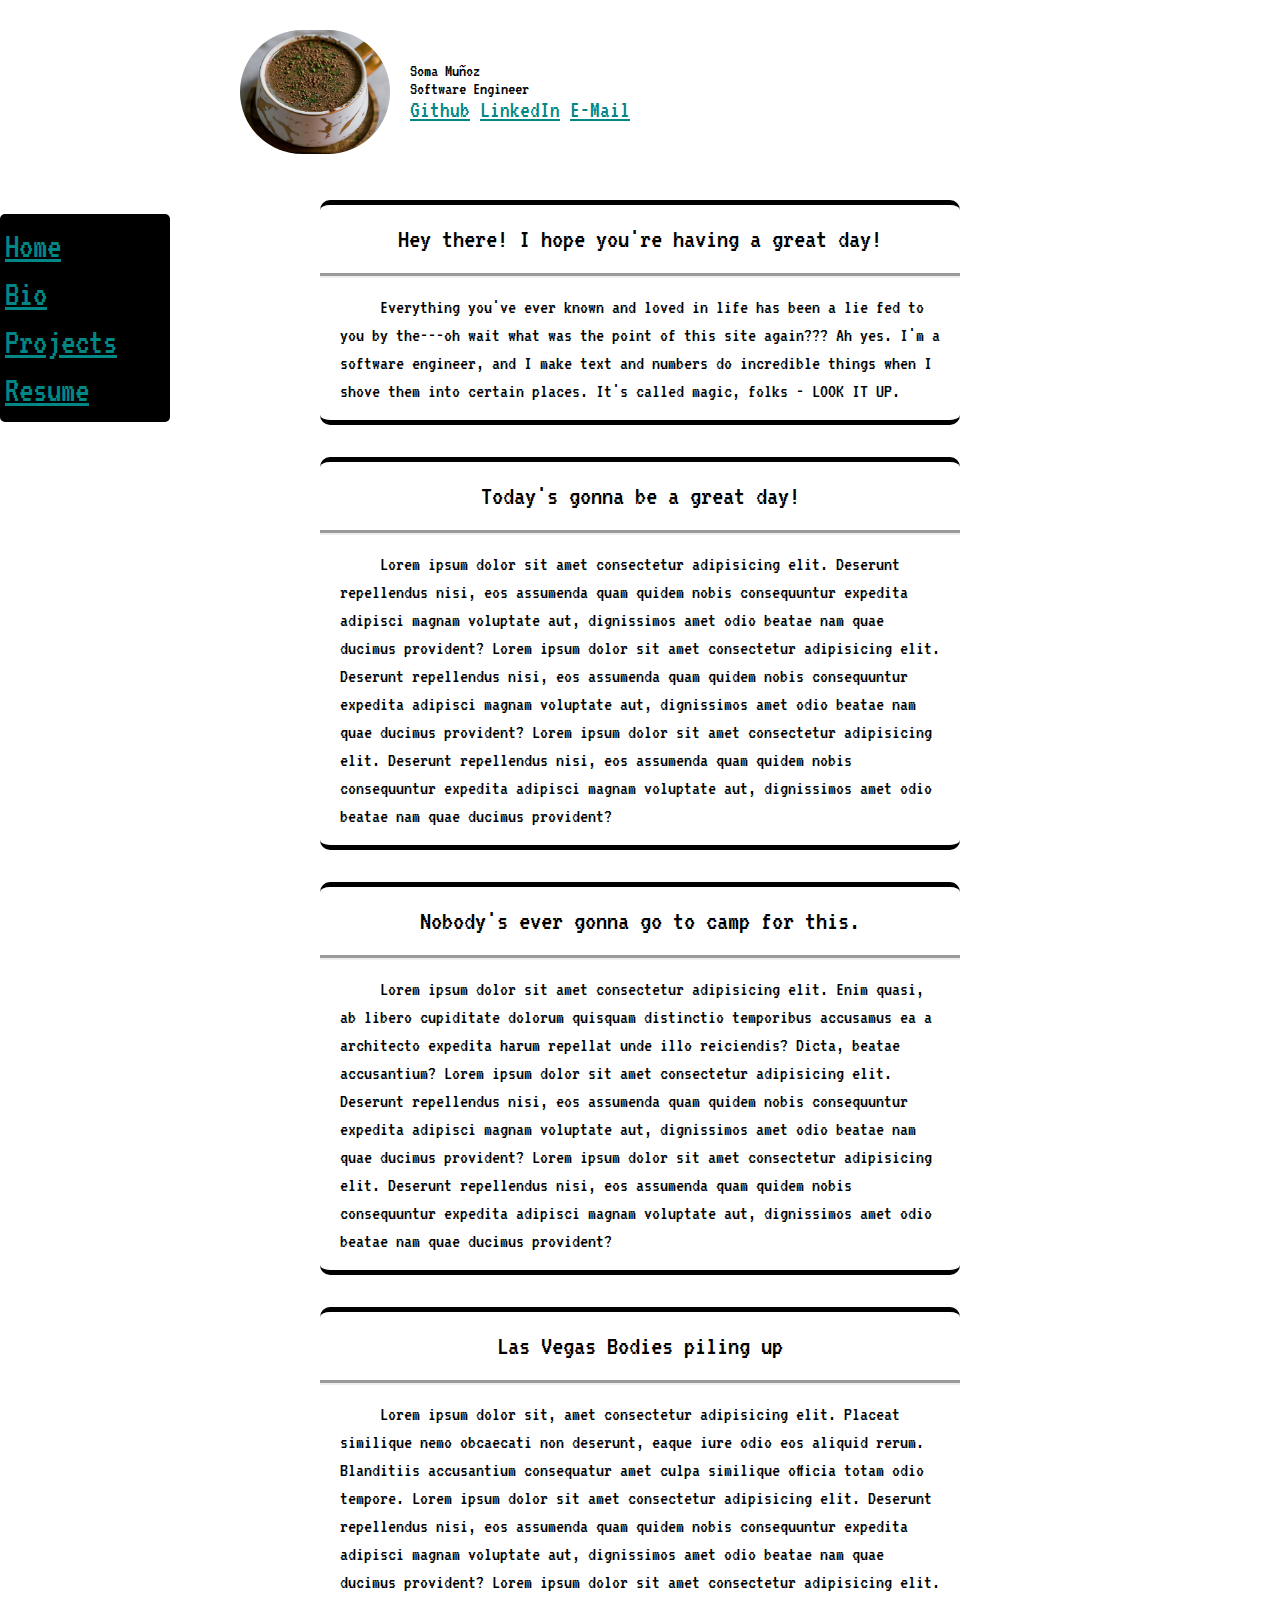
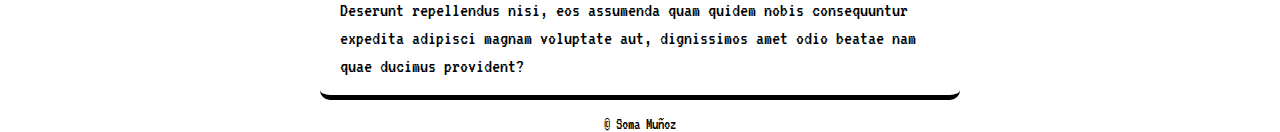
==== index.html @ eb6de341 "Website styles refined." ====
<!DOCTYPE html>
<html lang="en">
	<head>
		<meta charset="UTF-8" />
		<meta http-equiv="X-UA-Compatible" content="IE=edge" />
		<meta name="viewport" content="width=device-width, initial-scale=1.0" />
		<!-- Fonts we're gonna be using. -->
		<link rel="preconnect" href="https://fonts.googleapis.com" />
		<link rel="preconnect" href="https://fonts.gstatic.com" crossorigin />
		<link
			href="https://fonts.googleapis.com/css2?family=VT323&display=swap"
			rel="stylesheet"
		/>
		<!-- css style sheets -->
		<link rel="stylesheet" href="./css/reset.css" />
		<link rel="stylesheet" href="./css/style.css" />
		<!-- js scripts we might be running on this page -->
		<script defer src="./js/scripts.js"></script>
		<title>Soma Muñoz - Home Page</title>
	</head>
	<body>
		<!-- initial top-level stuff people will see -->
		<header>
			<div class="whoIsMe">
				<img
					class="profileIcon"
					src="./assets/XzaLvuO.jpg"
					alt="the face of someone you might be able to trust, but you're not sure yet!"
				/>
				<div class="myDetails">
					<h1>Soma Muñoz</h1>
					<h2>Software Engineer</h2>
					<div id="PAYATTENTIONTOME">
						<a href="https://github.com/StarlightStingray">Github</a>
						<a href="https://www.linkedin.com/in/soma-munoz-964552185/"
							>LinkedIn</a
						>
						<a href="mailto:somajstingray@gmail.com">E-Mail</a>
						<a href=""></a>
						<a href=""></a>
					</div>
				</div>
			</div>
			<!-- navigation bar for the website -->
			<nav>
				<a class="navLinks" href="./index.html">Home</a>
				<a class="navLinks" href="./bio.html">Bio</a>
				<a class="navLinks" href="./projects.html">Projects</a>
				<a class="navLinks" href="./resume.html">Resume</a>
				<!-- <a href="http://">Links</a> -->
			</nav>
		</header>
		<main>
			<article class="blogArticle">
				<h3>Hey there! I hope you're having a great day!</h3>
				<p class="blogText">
					Everything you've ever known and loved in life has been a lie fed to
					you by the---oh wait what was the point of this site again??? Ah yes.
					I'm a software engineer, and I make text and numbers do incredible
					things when I shove them into certain places. It's called magic, folks
					- LOOK IT UP.
				</p>
			</article>
			<article class="blogArticle">
				<h3>Today's gonna be a great day!</h3>
				<p class="blogText">
					Lorem ipsum dolor sit amet consectetur adipisicing elit. Deserunt
					repellendus nisi, eos assumenda quam quidem nobis consequuntur
					expedita adipisci magnam voluptate aut, dignissimos amet odio beatae
					nam quae ducimus provident? Lorem ipsum dolor sit amet consectetur
					adipisicing elit. Deserunt repellendus nisi, eos assumenda quam quidem
					nobis consequuntur expedita adipisci magnam voluptate aut, dignissimos
					amet odio beatae nam quae ducimus provident? Lorem ipsum dolor sit
					amet consectetur adipisicing elit. Deserunt repellendus nisi, eos
					assumenda quam quidem nobis consequuntur expedita adipisci magnam
					voluptate aut, dignissimos amet odio beatae nam quae ducimus
					provident?
				</p>
			</article>
			<article class="blogArticle">
				<h3>Nobody's ever gonna go to camp for this.</h3>
				<p class="blogText">
					Lorem ipsum dolor sit amet consectetur adipisicing elit. Enim quasi,
					ab libero cupiditate dolorum quisquam distinctio temporibus accusamus
					ea a architecto expedita harum repellat unde illo reiciendis? Dicta,
					beatae accusantium? Lorem ipsum dolor sit amet consectetur adipisicing
					elit. Deserunt repellendus nisi, eos assumenda quam quidem nobis
					consequuntur expedita adipisci magnam voluptate aut, dignissimos amet
					odio beatae nam quae ducimus provident? Lorem ipsum dolor sit amet
					consectetur adipisicing elit. Deserunt repellendus nisi, eos assumenda
					quam quidem nobis consequuntur expedita adipisci magnam voluptate aut,
					dignissimos amet odio beatae nam quae ducimus provident?
				</p>
			</article>
			<article class="blogArticle">
				<h3>Las Vegas Bodies piling up</h3>
				<p class="blogText">
					Lorem ipsum dolor sit, amet consectetur adipisicing elit. Placeat
					similique nemo obcaecati non deserunt, eaque iure odio eos aliquid
					rerum. Blanditiis accusantium consequatur amet culpa similique officia
					totam odio tempore. Lorem ipsum dolor sit amet consectetur adipisicing
					elit. Deserunt repellendus nisi, eos assumenda quam quidem nobis
					consequuntur expedita adipisci magnam voluptate aut, dignissimos amet
					odio beatae nam quae ducimus provident? Lorem ipsum dolor sit amet
					consectetur adipisicing elit. Deserunt repellendus nisi, eos assumenda
					quam quidem nobis consequuntur expedita adipisci magnam voluptate aut,
					dignissimos amet odio beatae nam quae ducimus provident?
				</p>
			</article>
			<footer class="itsTheFooter">&copy; Soma Muñoz</footer>
		</main>
	</body>
</html>
---- css/style.css ----
:root {
    --default-font-size: 20px;
}

@media (prefers-color-scheme: dark) {
    :root {
        --main-bg-color: #121212;
        --2nd-bg-color: #BB86FC33;
        --main-text-color: #FFFFFF;
        --2nd-text-color: #BB86FC;
        --main-link-color: #6200EE;
        --2nd-link-color: #03DAC6;
        --nav-bg-color: #03DAC6bb;
        --border-color: ;
        
    }
    /* Dark theme styles go here */
}

@media (prefers-color-scheme: light) {
    :root {
        --main-bg-color: #FFFFFF;
        --main-text-color: #000000;
        --main-link-color: #018786;
        --2nd-link-color: #03DAC6;
        --nav-bg-color: #000000;
    }
    /* Light theme styles go here */
}

/* ======== BODY GO SOLO BABY ======== */

body {
    background: var(--main-bg-color);
    color: var(--main-text-color);
    /* font-family: 'Segoe UI', Tahoma, Geneva, Verdana, sans-serif;
    overflow: scroll; */
    font-family: 'VT323',
    Arial,
    Helvetica,
    sans-serif;
}

/* ======== PICTURE/HEADER ======== */

header {
}

.whoIsMe {
    font-size: 36px;
    display: flex;
    flex-direction: row;
    align-items: center;
    justify-content: center;
    margin: 20px 0px 0px 0px;
}

.profileIcon {
    border-radius: 100px;
    max-width: 150px;
    margin: 0px 20px 0px 0px;
    /* grid-area: profileIcon; */
}

h1, h2 {

}

/* ======== DARK MODE BUTTON ========*/

.darkToggle {
    /* grid-area: darkToggle; */
}

/* ======== NAVIGATION LINKS ======== */

#PAYATTENTIONTOME {
    font-size: 24px;
    /* grid-area: PAYATTENTIONTOME; */
}

nav {
    font-size: 32px;
    background: var(--nav-bg-color);
    width: 100vw;
    display: flex;
    flex-direction: row;
    border-style: solid hidden solid hidden;
    border-width: 3px;
    border-radius: 5px;
    justify-content: space-around;
    padding: 12px;
    margin: 30px 0px 50px 0px;
}

a:link {
    color: var(--main-link-color);
}

a:visited {
    color: var(--main-link-color);
}

a: {

}

/* ======== ARTICLE STYLES ========*/


main {
    height: max-content;
    display: flex;
    flex-direction: column;
    align-items: center;
    justify-content: start;
    overflow: hidden;
}

.blogArticle {
    background: var(--2nd-bg-color);
    margin: 1rem;
    min-height: 10rem;
    overflow: hidden;
    min-width: 50vw;
    max-width: 80vw;
    margin: 1rem 0;
    border-style: solid hidden solid hidden;
    border-width: 3px;
    border-radius: 10px;
    /* grid-area: blogArticle; */
}

h3 {
    font-size: 28px;
    text-align: center;
    border-style: hidden hidden groove hidden;
    border-color: ;
    border-width: 5px;
    padding: 20px;
}


.blogText {
    text-indent: 40px;
    font-size: var(--default-font-size);
    line-height: calc(var(--default-font-size) + 8px);
    /* text-shadow: 0 0 1px #232323; */
    margin: 15px 20px;
}

footer {
}

.itsTheFooter {
    /* grid-area: itsTheFooter; */
}

/* ========= DESKTOP STYLE ========*/

@media screen and (min-width:768px) {
    .whoIsMe {
        max-width: 90vh;
        font-size: 18px;
        flex-direction: row;
        flex-wrap: wrap;
        justify-content: center;
        margin: 30px;
    }
    
    .profileIcon {
        border-radius: 100px;
        max-width: 150px;
        /* grid-area: profileIcon; */
    }
    nav {
        font-size: 36px;
        background: var(--nav-bg-color);
        min-width: 10rem;
        max-width: 10rem;
        flex-direction: column;
        justify-content: space-around;
        padding: 5px;
        margin-bottom: 40px;
        position: absolute;
        float: left;
    }

    .navLinks {
        margin: 6px 0px;
    }

    .blogArticle {
        max-width: 50vw;
        border-style: solid hidden solid hidden;
        border-width: 5px;
        border-radius: 10px;
        /* grid-area: blogArticle; */
    }
}
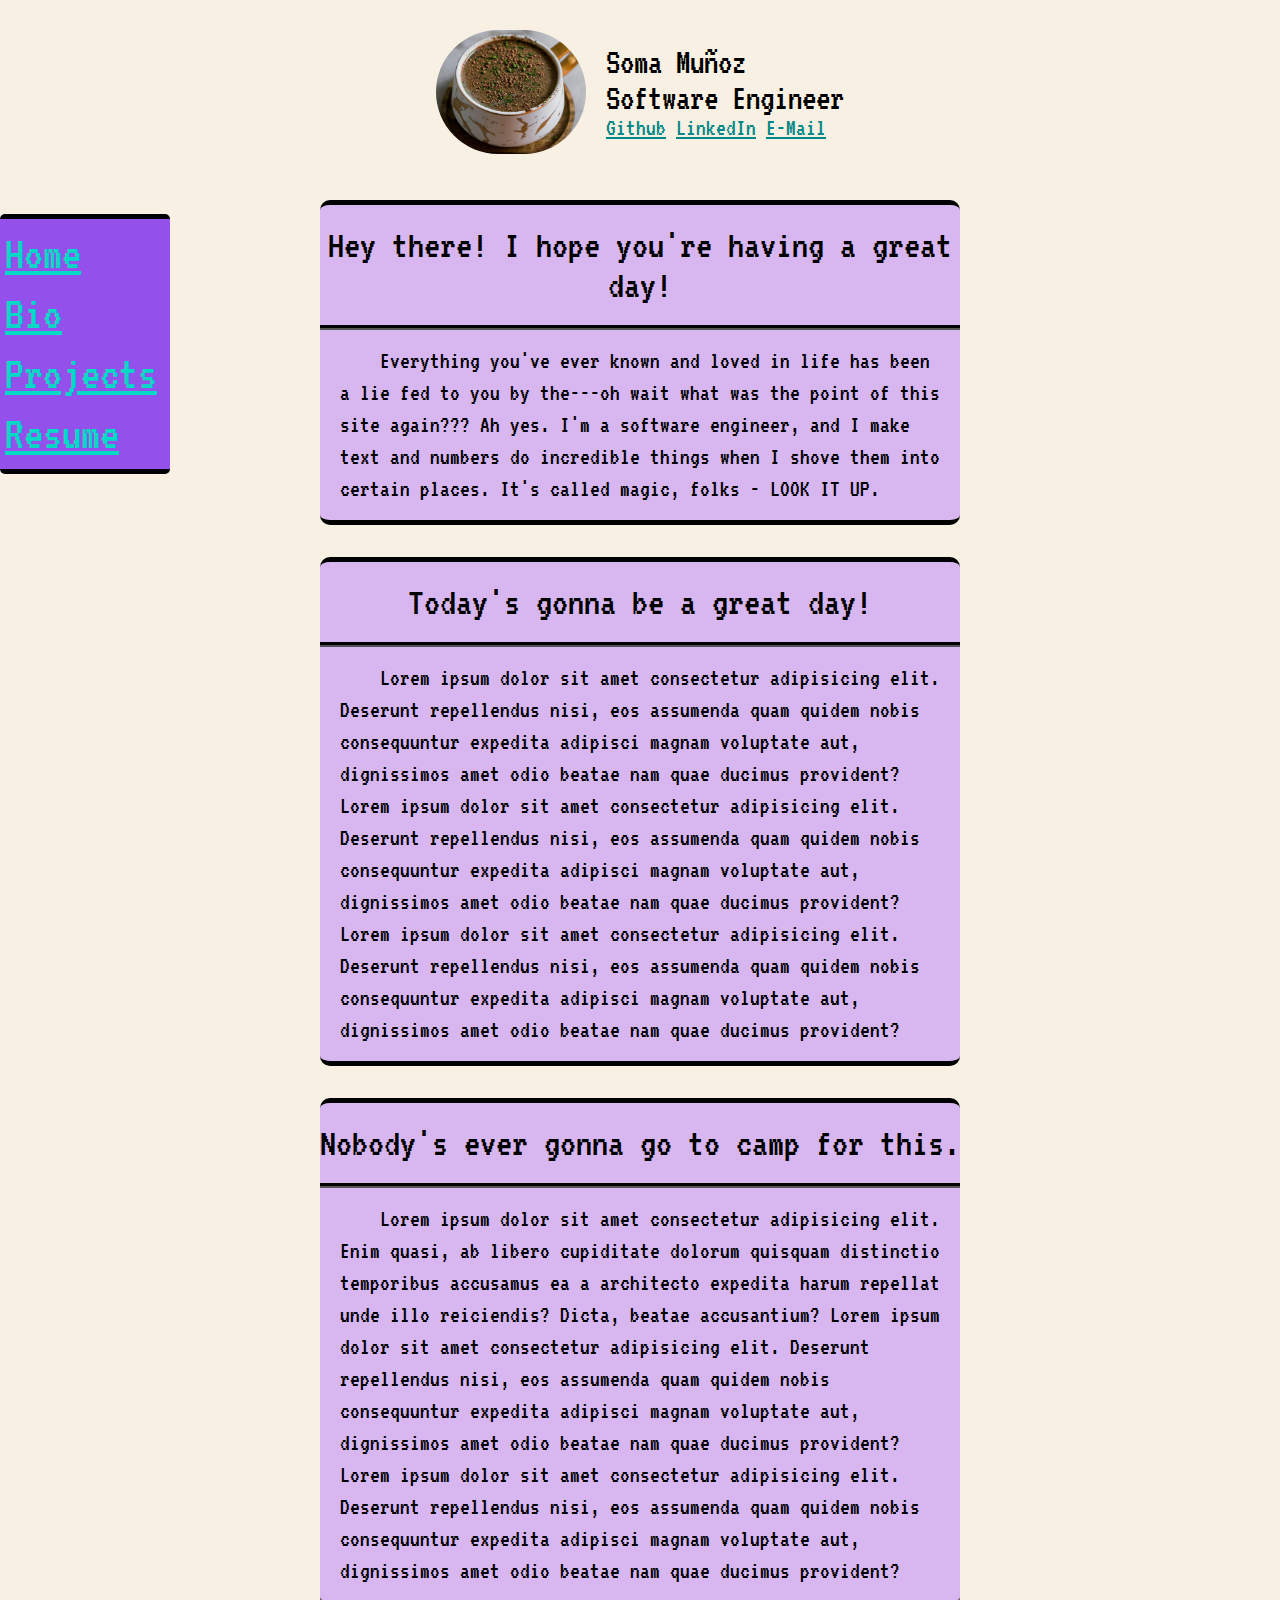
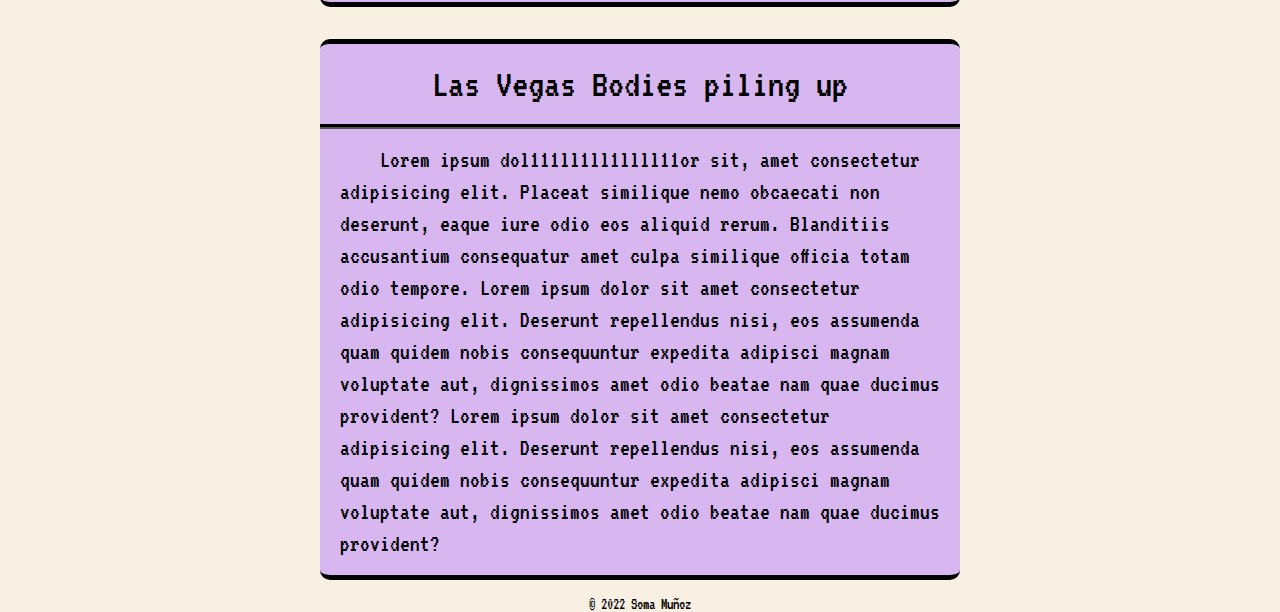
==== commit c7156ee4: "CSS in near-finished state." ====
--- a/index.html
+++ b/index.html
@@ -95,19 +95,20 @@
 			<article class="blogArticle">
 				<h3>Las Vegas Bodies piling up</h3>
 				<p class="blogText">
-					Lorem ipsum dolor sit, amet consectetur adipisicing elit. Placeat
-					similique nemo obcaecati non deserunt, eaque iure odio eos aliquid
-					rerum. Blanditiis accusantium consequatur amet culpa similique officia
-					totam odio tempore. Lorem ipsum dolor sit amet consectetur adipisicing
-					elit. Deserunt repellendus nisi, eos assumenda quam quidem nobis
-					consequuntur expedita adipisci magnam voluptate aut, dignissimos amet
-					odio beatae nam quae ducimus provident? Lorem ipsum dolor sit amet
+					Lorem ipsum dol111ll1ll1llll11or sit, amet consectetur adipisicing
+					elit. Placeat similique nemo obcaecati non deserunt, eaque iure odio
+					eos aliquid rerum. Blanditiis accusantium consequatur amet culpa
+					similique officia totam odio tempore. Lorem ipsum dolor sit amet
 					consectetur adipisicing elit. Deserunt repellendus nisi, eos assumenda
 					quam quidem nobis consequuntur expedita adipisci magnam voluptate aut,
-					dignissimos amet odio beatae nam quae ducimus provident?
+					dignissimos amet odio beatae nam quae ducimus provident? Lorem ipsum
+					dolor sit amet consectetur adipisicing elit. Deserunt repellendus
+					nisi, eos assumenda quam quidem nobis consequuntur expedita adipisci
+					magnam voluptate aut, dignissimos amet odio beatae nam quae ducimus
+					provident?
 				</p>
 			</article>
-			<footer class="itsTheFooter">&copy; Soma Muñoz</footer>
+			<footer class="itsTheFooter">&copy; 2022 Soma Muñoz</footer>
 		</main>
 	</body>
 </html>
--- a/css/style.css
+++ b/css/style.css
@@ -1,5 +1,5 @@
 :root {
-    --default-font-size: 20px;
+    --default-font-size: 1.5rem;
 }
 
 @media (prefers-color-scheme: dark) {
@@ -9,9 +9,9 @@
         --main-text-color: #FFFFFF;
         --2nd-text-color: #BB86FC;
         --main-link-color: #6200EE;
-        --2nd-link-color: #03DAC6;
-        --nav-bg-color: #03DAC6bb;
-        --border-color: ;
+        --2nd-link-color: #6200EE;
+        --nav-bg-color: #03DAC6cc;
+        --main-border-color: #FFFFFF;
         
     }
     /* Dark theme styles go here */
@@ -19,11 +19,14 @@
 
 @media (prefers-color-scheme: light) {
     :root {
-        --main-bg-color: #FFFFFF;
+        --main-bg-color: #F8F0E3;
+        --2nd-bg-color: #BB86FC88;
         --main-text-color: #000000;
-        --main-link-color: #018786;
-        --2nd-link-color: #03DAC6;
-        --nav-bg-color: #000000;
+        --2nd-text-color: #BB86FC;
+        --main-link-color: #03DAC6;
+        --2nd-link-color: #018786;
+        --nav-bg-color: #6200EEaa;
+        --main-border-color: #000000;
     }
     /* Light theme styles go here */
 }
@@ -80,12 +83,13 @@
 }
 
 nav {
-    font-size: 32px;
+    font-size: 2.5rem;
     background: var(--nav-bg-color);
     width: 100vw;
     display: flex;
     flex-direction: row;
     border-style: solid hidden solid hidden;
+    border-color: var(--main-border-color);
     border-width: 3px;
     border-radius: 5px;
     justify-content: space-around;
@@ -101,8 +105,8 @@
     color: var(--main-link-color);
 }
 
-a: {
-
+#PAYATTENTIONTOME a {
+    color: var(--2nd-link-color);
 }
 
 /* ======== ARTICLE STYLES ========*/
@@ -122,22 +126,22 @@
     margin: 1rem;
     min-height: 10rem;
     overflow: hidden;
-    min-width: 50vw;
     max-width: 80vw;
     margin: 1rem 0;
     border-style: solid hidden solid hidden;
+    border-color: var(--main-border-color);
     border-width: 3px;
     border-radius: 10px;
     /* grid-area: blogArticle; */
 }
 
 h3 {
-    font-size: 28px;
+    font-size: 2.5rem;
     text-align: center;
     border-style: hidden hidden groove hidden;
-    border-color: ;
+    border-color: var(--main-border-color);
     border-width: 5px;
-    padding: 20px;
+    padding: 20px 0px;
 }
 
 
@@ -160,8 +164,6 @@
 
 @media screen and (min-width:768px) {
     .whoIsMe {
-        max-width: 90vh;
-        font-size: 18px;
         flex-direction: row;
         flex-wrap: wrap;
         justify-content: center;
@@ -174,13 +176,14 @@
         /* grid-area: profileIcon; */
     }
     nav {
-        font-size: 36px;
+        font-size: 3rem;
         background: var(--nav-bg-color);
         min-width: 10rem;
         max-width: 10rem;
         flex-direction: column;
         justify-content: space-around;
         padding: 5px;
+        border-width: 5px;
         margin-bottom: 40px;
         position: absolute;
         float: left;
@@ -193,6 +196,7 @@
     .blogArticle {
         max-width: 50vw;
         border-style: solid hidden solid hidden;
+        justify-content: center;
         border-width: 5px;
         border-radius: 10px;
         /* grid-area: blogArticle; */
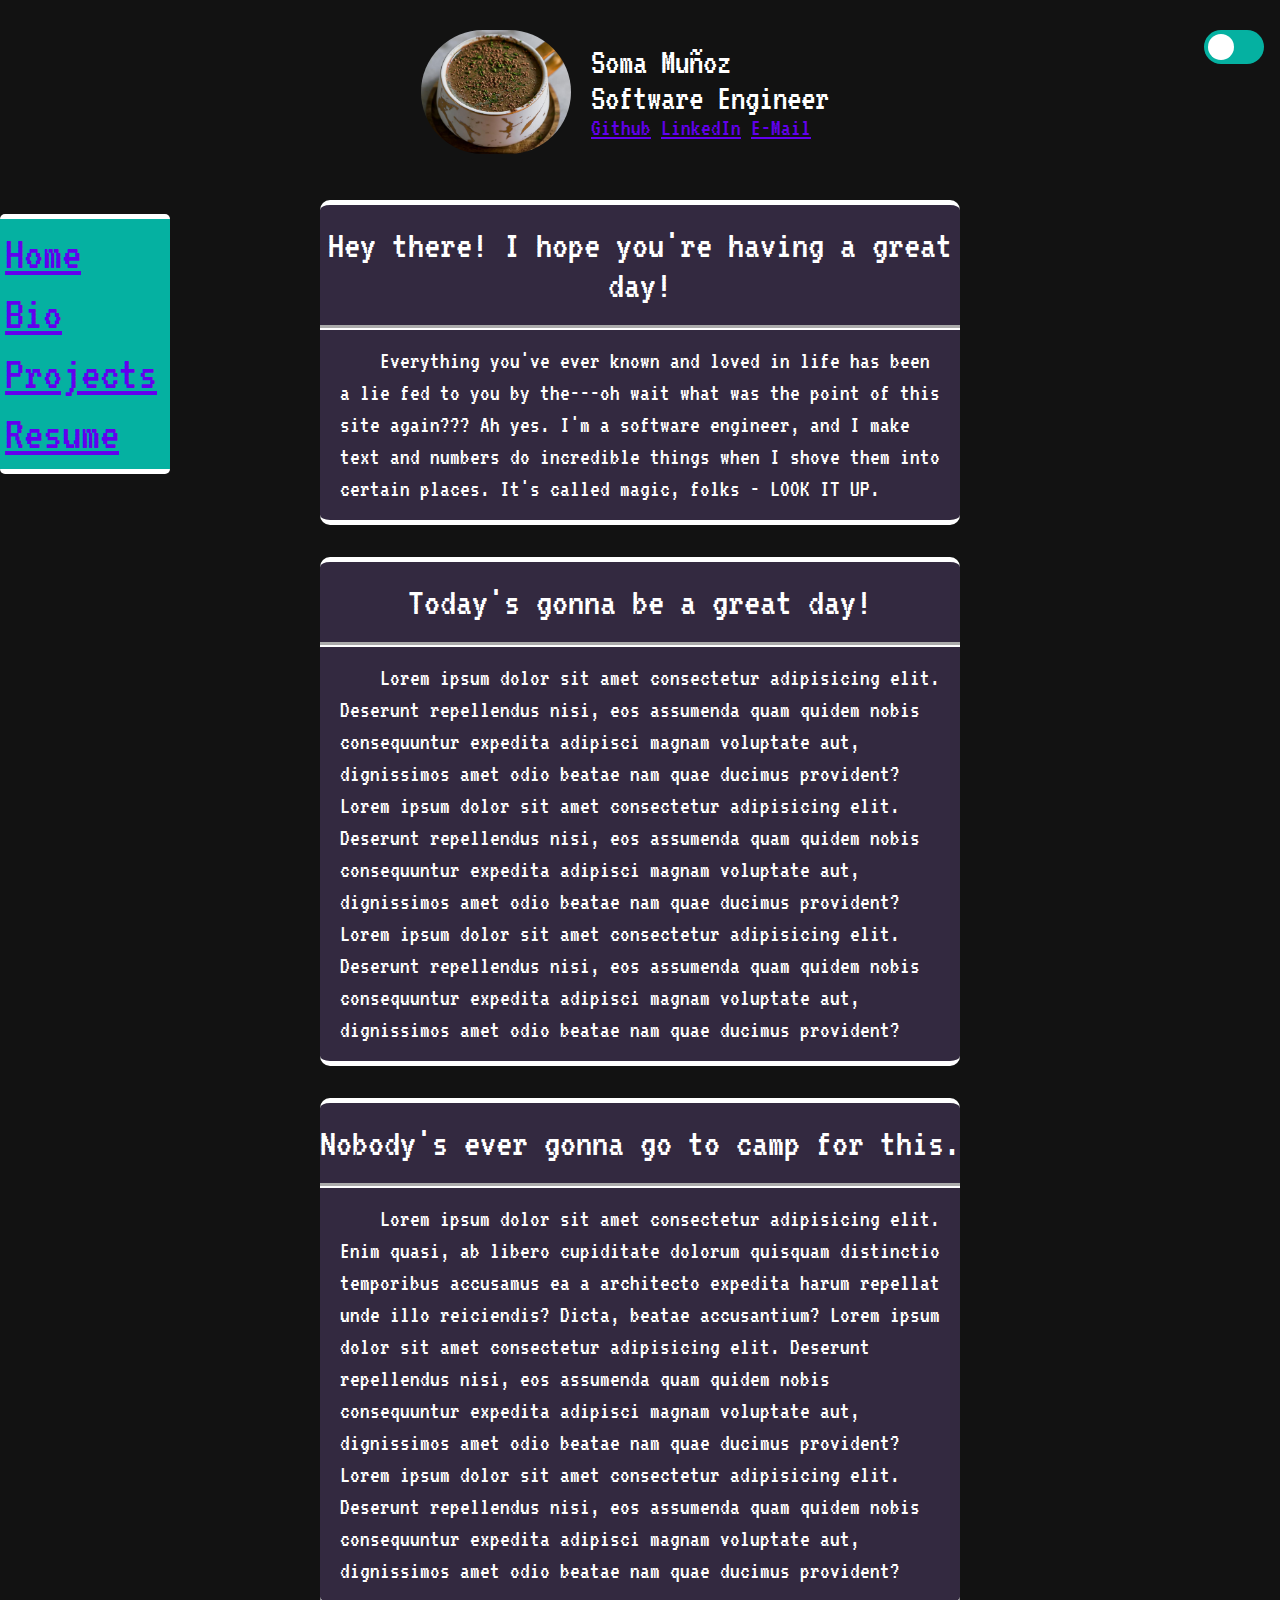
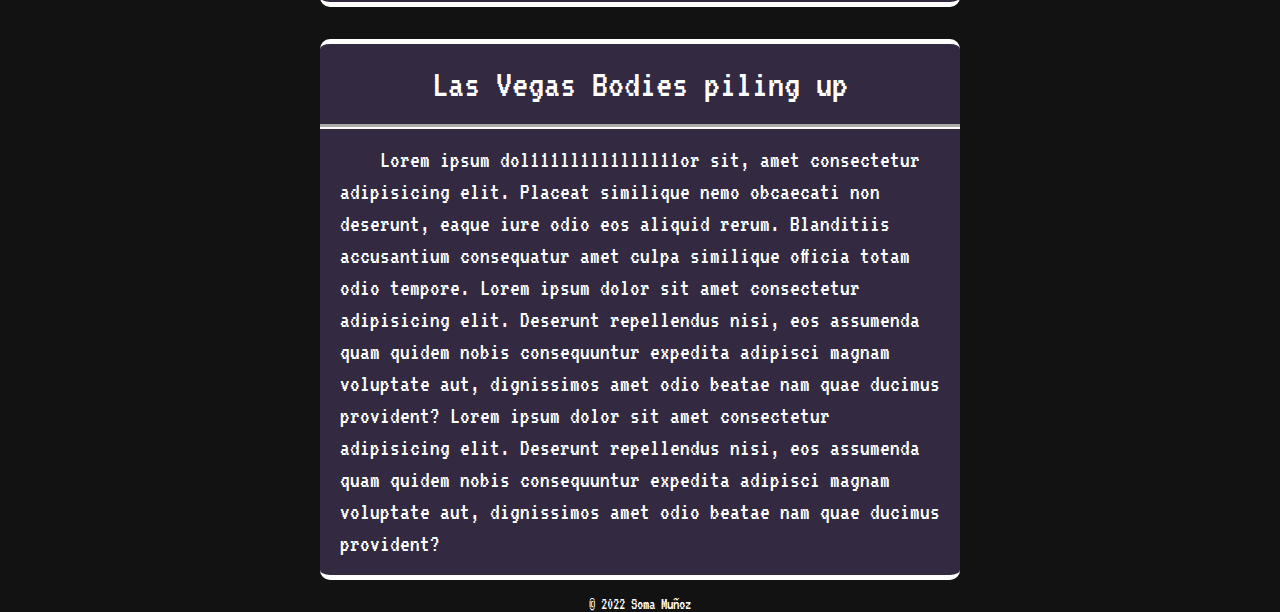
==== commit 1b4ce32f: "Dark and Light Mode Toggle Switch added" ====
--- a/index.html
+++ b/index.html
@@ -19,7 +19,11 @@
 		<title>Soma Muñoz - Home Page</title>
 	</head>
 	<body>
-		<!-- initial top-level stuff people will see -->
+		<!-- initial top-level stuff people will see -->	
+		<label class="switch">
+			<input class="modeSwitch" type="checkbox" onClick="toggleDarkMode()" />
+			<span class="slider round"></span>
+		</label>
 		<header>
 			<div class="whoIsMe">
 				<img
--- a/css/style.css
+++ b/css/style.css
@@ -2,8 +2,20 @@
     --default-font-size: 1.5rem;
 }
 
-@media (prefers-color-scheme: dark) {
-    :root {
+/* Dark Mode is the assumed default. Styles for it go here */
+:root, :root.dark {
+    --main-bg-color: #121212;
+    --2nd-bg-color: #BB86FC33;
+    --main-text-color: #FFFFFF;
+    --2nd-text-color: #BB86FC;
+    --main-link-color: #6200EE;
+    --2nd-link-color: #6200EE;
+    --nav-bg-color: #03DAC6cc;
+    --main-border-color: #FFFFFF;
+}
+
+/* @media (prefers-color-scheme: dark) {
+    :root.dark {
         --main-bg-color: #121212;
         --2nd-bg-color: #BB86FC33;
         --main-text-color: #FFFFFF;
@@ -12,13 +24,11 @@
         --2nd-link-color: #6200EE;
         --nav-bg-color: #03DAC6cc;
         --main-border-color: #FFFFFF;
-        
-    }
-    /* Dark theme styles go here */
-}
+    }
+} */
 
 @media (prefers-color-scheme: light) {
-    :root {
+    :root.light {
         --main-bg-color: #F8F0E3;
         --2nd-bg-color: #BB86FC88;
         --main-text-color: #000000;
@@ -29,6 +39,73 @@
         --main-border-color: #000000;
     }
     /* Light theme styles go here */
+}
+
+/* ======== Dark/Light Mode Toggle Button ========*/
+
+/* The switch - the box around the slider */
+.switch {
+    position: relative;
+    float: right;
+    width: 60px;
+    height: 34px;
+    margin-left: -1rem;
+    margin-right: 1rem;
+}
+
+/* Hide default HTML checkbox */
+.switch input {
+    opacity: 0;
+    width: 0;
+    height: 0;
+}
+
+/* The slider */
+.slider {
+    position: absolute;
+    cursor: pointer;
+    top: 0;
+    left: 0;
+    right: 0;
+    bottom: 0;
+    background-color: var(--nav-bg-color);
+    -webkit-transition: .4s;
+    transition: .4s;
+}
+
+.slider:before {
+    position: absolute;
+    content: "";
+    height: 26px;
+    width: 26px;
+    left: 4px;
+    bottom: 4px;
+    background-color: white;
+    -webkit-transition: .4s;
+    transition: .4s;
+}
+
+input:checked+.slider {
+    background-color: var(--nav-bg-color);
+}
+
+input:focus+.slider {
+    box-shadow: 0 0 1px var(--nav-bg-color);
+}
+
+input:checked+.slider:before {
+    -webkit-transform: translateX(26px);
+    -ms-transform: translateX(26px);
+    transform: translateX(26px);
+}
+
+/* Rounded sliders */
+.slider.round {
+    border-radius: 34px;
+}
+
+.slider.round:before {
+    border-radius: 50%;
 }
 
 /* ======== BODY GO SOLO BABY ======== */
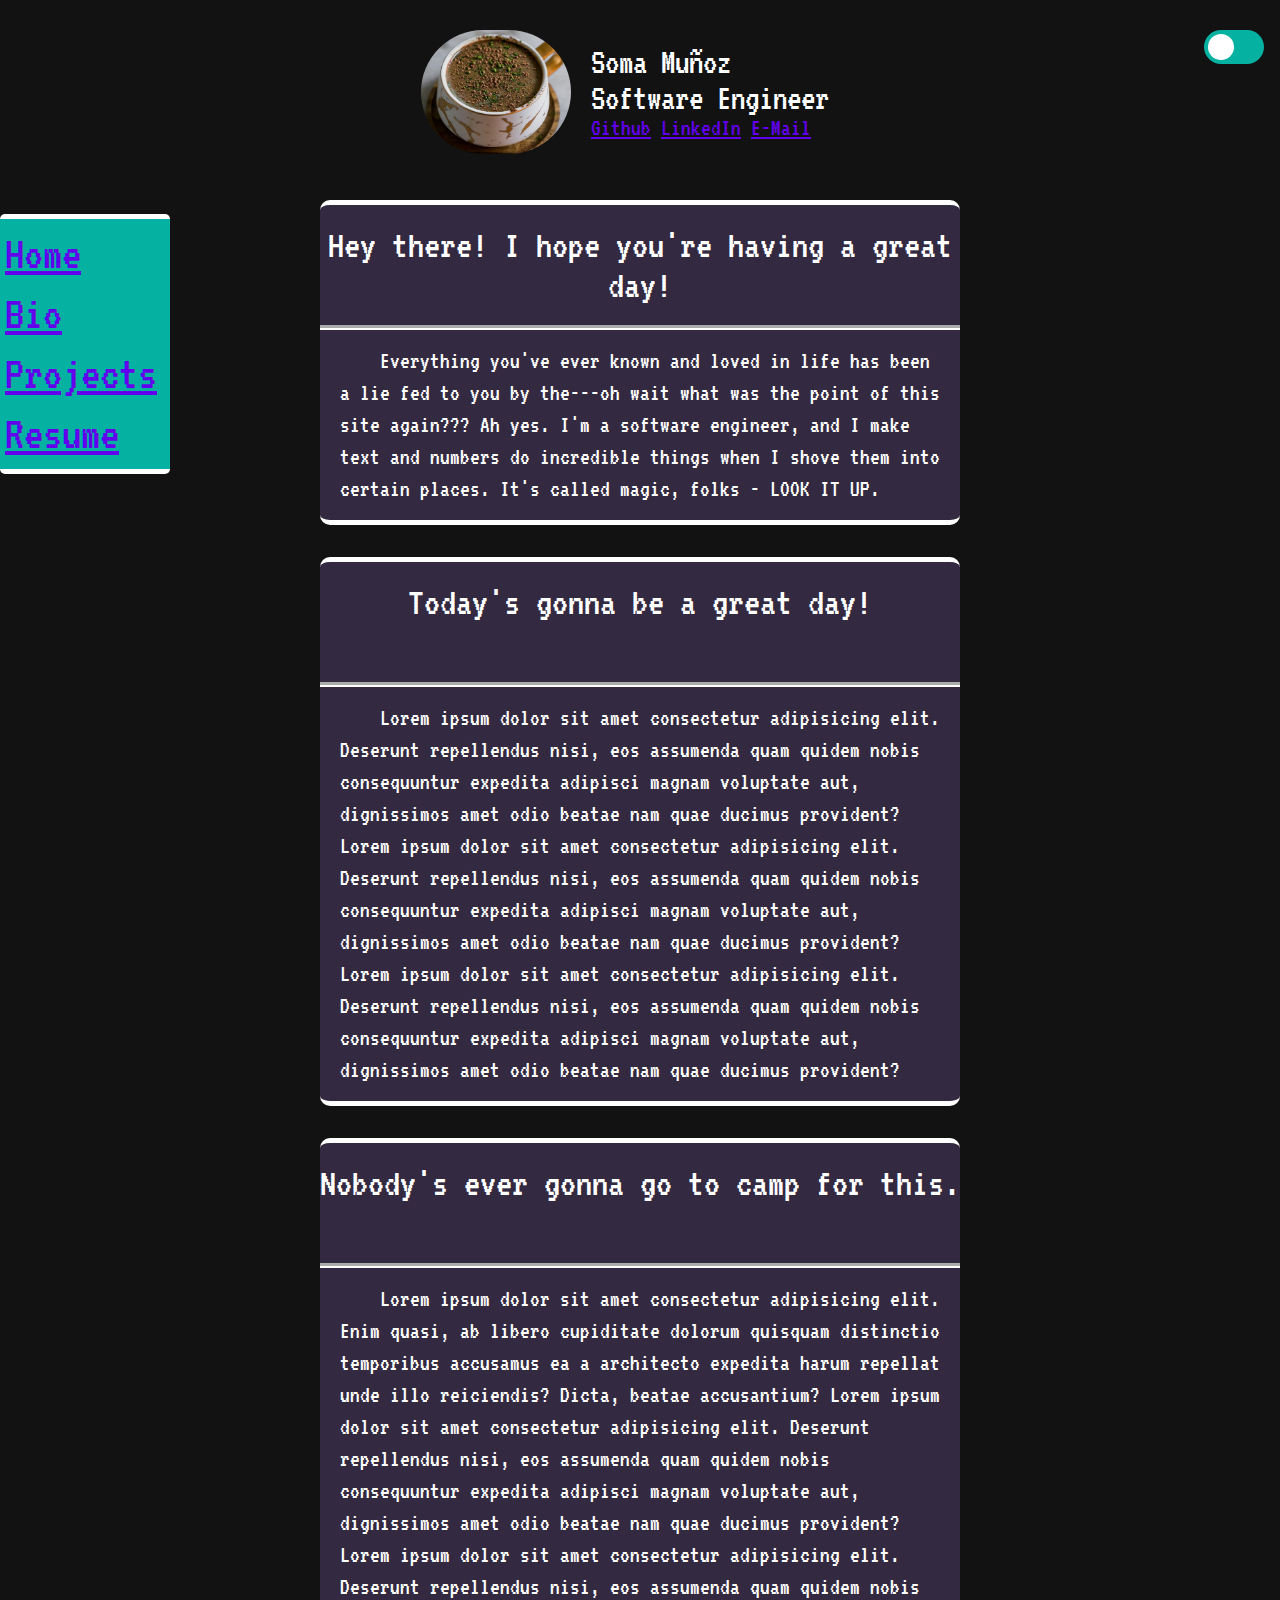
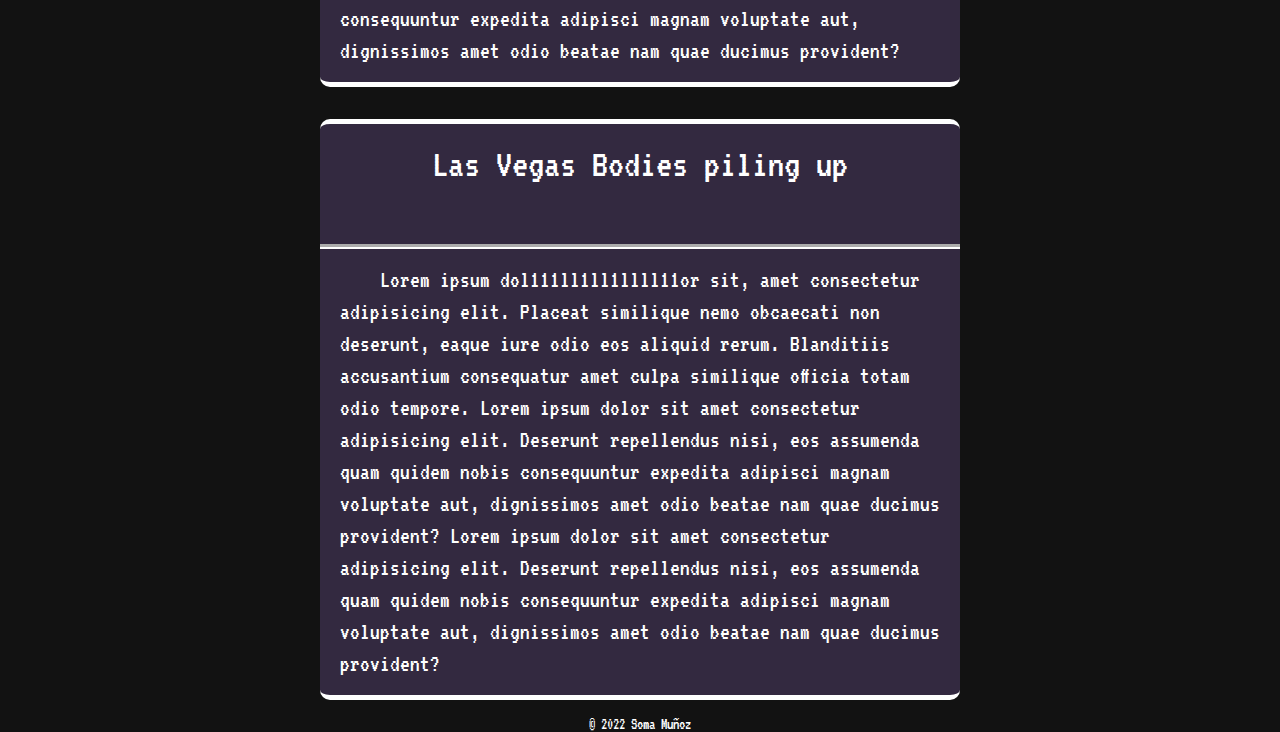
==== commit fe3ccc49: "Projects page now has a js carousel" ====
--- a/index.html
+++ b/index.html
@@ -19,10 +19,10 @@
 		<title>Soma Muñoz - Home Page</title>
 	</head>
 	<body>
-		<!-- initial top-level stuff people will see -->	
+		<!-- initial top-level stuff people will see -->
 		<label class="switch">
 			<input class="modeSwitch" type="checkbox" onClick="toggleDarkMode()" />
-			<span class="slider round"></span>
+			<span class="clicker round"></span>
 		</label>
 		<header>
 			<div class="whoIsMe">
@@ -51,7 +51,6 @@
 				<a class="navLinks" href="./bio.html">Bio</a>
 				<a class="navLinks" href="./projects.html">Projects</a>
 				<a class="navLinks" href="./resume.html">Resume</a>
-				<!-- <a href="http://">Links</a> -->
 			</nav>
 		</header>
 		<main>
@@ -68,7 +67,7 @@
 			<article class="blogArticle">
 				<h3>Today's gonna be a great day!</h3>
 				<p class="blogText">
-					Lorem ipsum dolor sit amet consectetur adipisicing elit. Deserunt
+			Lorem ipsum dolor sit amet consectetur adipisicing elit. Deserunt
 					repellendus nisi, eos assumenda quam quidem nobis consequuntur
 					expedita adipisci magnam voluptate aut, dignissimos amet odio beatae
 					nam quae ducimus provident? Lorem ipsum dolor sit amet consectetur
@@ -78,7 +77,7 @@
 					amet consectetur adipisicing elit. Deserunt repellendus nisi, eos
 					assumenda quam quidem nobis consequuntur expedita adipisci magnam
 					voluptate aut, dignissimos amet odio beatae nam quae ducimus
-					provident?
+					provident?		
 				</p>
 			</article>
 			<article class="blogArticle">
--- a/css/style.css
+++ b/css/style.css
@@ -61,7 +61,7 @@
 }
 
 /* The slider */
-.slider {
+.clicker {
     position: absolute;
     cursor: pointer;
     top: 0;
@@ -73,7 +73,7 @@
     transition: .4s;
 }
 
-.slider:before {
+.clicker:before {
     position: absolute;
     content: "";
     height: 26px;
@@ -85,30 +85,42 @@
     transition: .4s;
 }
 
-input:checked+.slider {
+input:checked+.clicker {
     background-color: var(--nav-bg-color);
 }
 
-input:focus+.slider {
+input:focus+.clicker {
     box-shadow: 0 0 1px var(--nav-bg-color);
 }
 
-input:checked+.slider:before {
+input:checked+.clicker:before {
     -webkit-transform: translateX(26px);
     -ms-transform: translateX(26px);
     transform: translateX(26px);
 }
 
 /* Rounded sliders */
-.slider.round {
+.clicker.round {
     border-radius: 34px;
 }
 
-.slider.round:before {
+.clicker.round:before {
     border-radius: 50%;
 }
 
-/* ======== BODY GO SOLO BABY ======== */
+/* ======== THE BIG BOIS THREE ======== */
+
+/* html {
+    min-height: 1080px;
+} */
+
+main {
+    display: flex;
+    flex-direction: column;
+    align-items: center;
+    justify-content: start;
+    overflow: hidden;
+}
 
 body {
     background: var(--main-bg-color);
@@ -119,12 +131,10 @@
     Arial,
     Helvetica,
     sans-serif;
+    
 }
 
 /* ======== PICTURE/HEADER ======== */
-
-header {
-}
 
 .whoIsMe {
     font-size: 36px;
@@ -142,21 +152,14 @@
     /* grid-area: profileIcon; */
 }
 
-h1, h2 {
-
-}
-
-/* ======== DARK MODE BUTTON ========*/
-
-.darkToggle {
-    /* grid-area: darkToggle; */
-}
-
 /* ======== NAVIGATION LINKS ======== */
 
 #PAYATTENTIONTOME {
     font-size: 24px;
-    /* grid-area: PAYATTENTIONTOME; */
+}
+
+#PAYATTENTIONTOME a {
+    color: var(--2nd-link-color);
 }
 
 nav {
@@ -182,21 +185,8 @@
     color: var(--main-link-color);
 }
 
-#PAYATTENTIONTOME a {
-    color: var(--2nd-link-color);
-}
-
 /* ======== ARTICLE STYLES ========*/
 
-
-main {
-    height: max-content;
-    display: flex;
-    flex-direction: column;
-    align-items: center;
-    justify-content: start;
-    overflow: hidden;
-}
 
 .blogArticle {
     background: var(--2nd-bg-color);
@@ -209,10 +199,10 @@
     border-color: var(--main-border-color);
     border-width: 3px;
     border-radius: 10px;
-    /* grid-area: blogArticle; */
 }
 
 h3 {
+    min-height: 80px;
     font-size: 2.5rem;
     text-align: center;
     border-style: hidden hidden groove hidden;
@@ -230,11 +220,81 @@
     margin: 15px 20px;
 }
 
-footer {
-}
-
-.itsTheFooter {
-    /* grid-area: itsTheFooter; */
+/* ========= PROJECTS PAGE CAROUSEL ======== */
+
+.slider {
+    width: 80vw;
+    min-height: 500px;
+    overflow: hidden;
+    position: relative;
+    background: var(--2nd-bg-color);
+    margin: 1rem;
+    margin: 1rem 0;
+    border-style: solid hidden solid hidden;
+    border-color: var(--main-border-color);
+    border-width: 3px;
+    border-radius: 10px;
+}
+
+.slider .slider-item {
+    width: 100%;
+    display: none;
+    position: absolute;
+    transition: transform 400ms;
+}
+
+.slider .slider-item.active,
+.slider .slider-item.prev-item,
+.slider .slider-item.next-item {
+    display: block;
+}
+
+.slider-control-prev,
+.slider-control-next {
+    width: 60px;
+    height: 60px;
+    position: absolute;
+    z-index: 20;
+    cursor: pointer;
+    top: 90%;
+    transform: translateY(-50%);
+    opacity: 0.3;
+    transition: opacity 300ms;
+}
+
+.slider-control-prev {
+    left: 20px;
+}
+
+.slider-control-prev:hover {
+    opacity: 1;
+}
+
+.slider-control-next {
+    right: 20px;
+}
+
+.slider-item.prev-item {
+    transform: translateX(-100%);
+}
+
+.slider-item.next-item {
+    transform: translateX(100%);
+}
+
+.slider-item.prev-item,
+.slider-item.active.slide-next {
+    transform: translateX(-100%);
+}
+
+.slider-item.active.slide-prev,
+.slider-item.next-item {
+    transform: translateX(100%);
+}
+
+.slider-item.prev-item.slide-end,
+.slider-item.next-item.slide-end {
+    transform: translateX(0);
 }
 
 /* ========= DESKTOP STYLE ========*/
@@ -250,7 +310,6 @@
     .profileIcon {
         border-radius: 100px;
         max-width: 150px;
-        /* grid-area: profileIcon; */
     }
     nav {
         font-size: 3rem;
@@ -276,6 +335,13 @@
         justify-content: center;
         border-width: 5px;
         border-radius: 10px;
-        /* grid-area: blogArticle; */
-    }
-}+    }
+
+/* ========= PROJECTS PAGE CAROUSEL - DESKTOP EDITION, YOOOOO~ ======== */
+
+    .slider {
+        width: 70vw;
+        margin-left: 10rem;
+    }
+    
+}
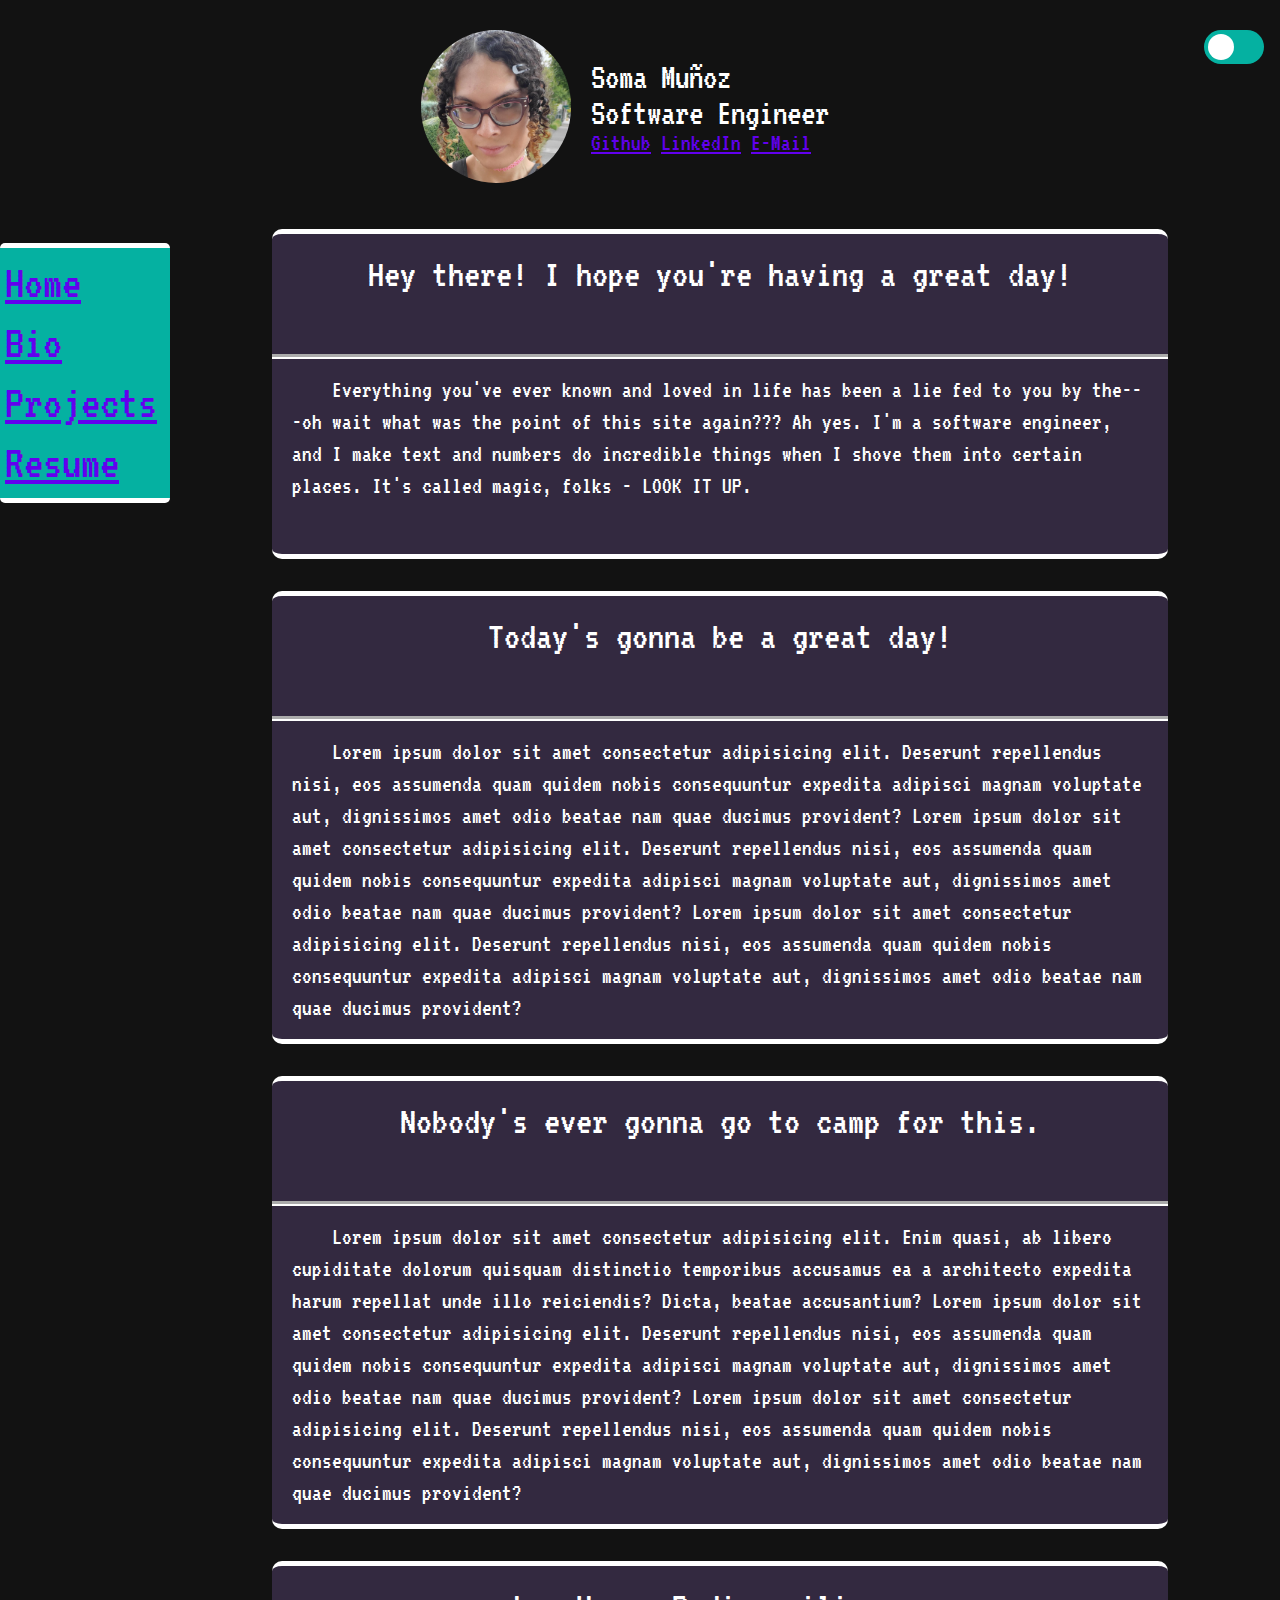
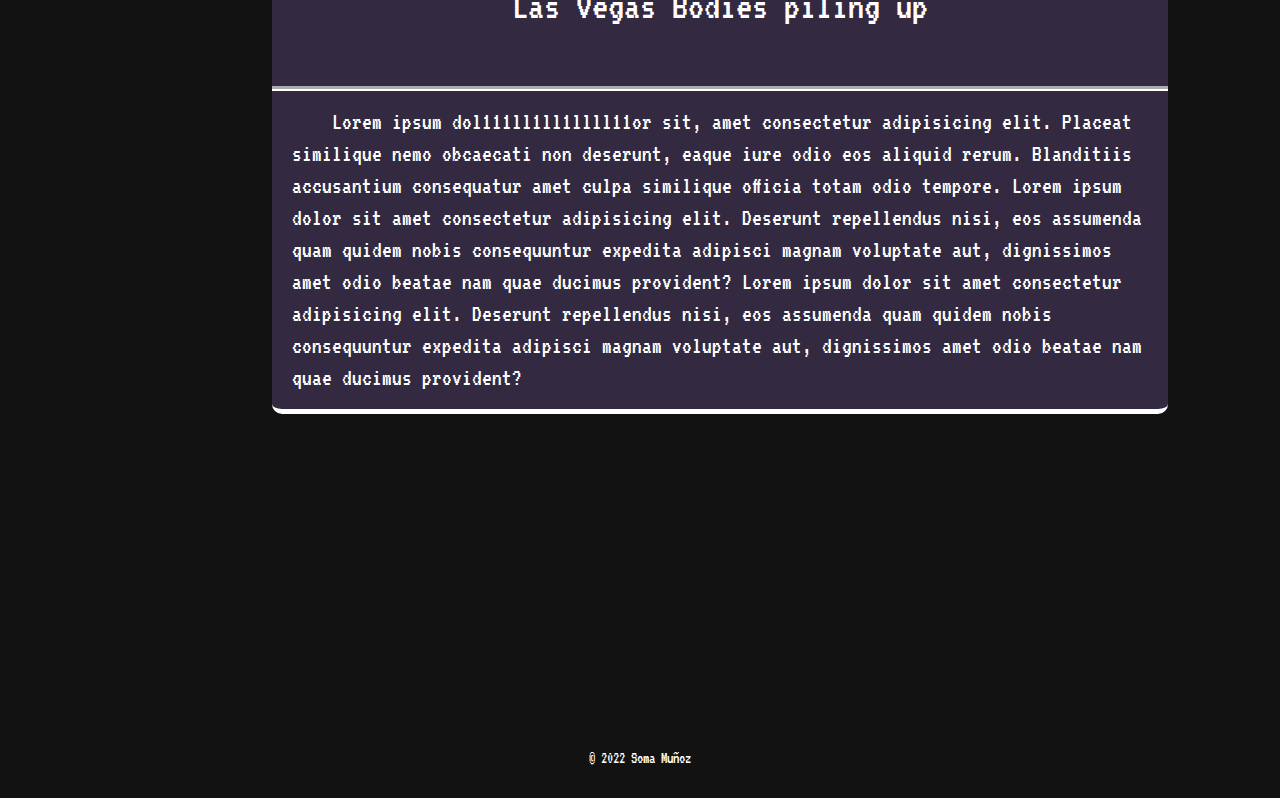
==== commit e3ff78f5: "Slightly tweaker CSS for consistency." ====
--- a/index.html
+++ b/index.html
@@ -28,7 +28,7 @@
 			<div class="whoIsMe">
 				<img
 					class="profileIcon"
-					src="./assets/XzaLvuO.jpg"
+					src="./assets/fMNV9jR.jpg"
 					alt="the face of someone you might be able to trust, but you're not sure yet!"
 				/>
 				<div class="myDetails">
@@ -67,7 +67,7 @@
 			<article class="blogArticle">
 				<h3>Today's gonna be a great day!</h3>
 				<p class="blogText">
-			Lorem ipsum dolor sit amet consectetur adipisicing elit. Deserunt
+					Lorem ipsum dolor sit amet consectetur adipisicing elit. Deserunt
 					repellendus nisi, eos assumenda quam quidem nobis consequuntur
 					expedita adipisci magnam voluptate aut, dignissimos amet odio beatae
 					nam quae ducimus provident? Lorem ipsum dolor sit amet consectetur
@@ -77,7 +77,7 @@
 					amet consectetur adipisicing elit. Deserunt repellendus nisi, eos
 					assumenda quam quidem nobis consequuntur expedita adipisci magnam
 					voluptate aut, dignissimos amet odio beatae nam quae ducimus
-					provident?		
+					provident?
 				</p>
 			</article>
 			<article class="blogArticle">
@@ -111,7 +111,7 @@
 					provident?
 				</p>
 			</article>
-			<footer class="itsTheFooter">&copy; 2022 Soma Muñoz</footer>
 		</main>
 	</body>
+	<footer class="itsTheFooter">&copy; 2022 Soma Muñoz</footer>
 </html>
--- a/css/style.css
+++ b/css/style.css
@@ -109,11 +109,6 @@
 }
 
 /* ======== THE BIG BOIS THREE ======== */
-
-/* html {
-    min-height: 1080px;
-} */
-
 main {
     display: flex;
     flex-direction: column;
@@ -131,7 +126,13 @@
     Arial,
     Helvetica,
     sans-serif;
-    
+}
+
+.itsTheFooter {
+    display: flex;
+    margin-top: 20rem;
+    margin-bottom: 2rem;
+    justify-content: center;;
 }
 
 /* ======== PICTURE/HEADER ======== */
@@ -191,9 +192,9 @@
 .blogArticle {
     background: var(--2nd-bg-color);
     margin: 1rem;
-    min-height: 10rem;
+    min-height: 20rem;
     overflow: hidden;
-    max-width: 80vw;
+    max-width: 85vw;
     margin: 1rem 0;
     border-style: solid hidden solid hidden;
     border-color: var(--main-border-color);
@@ -208,7 +209,7 @@
     border-style: hidden hidden groove hidden;
     border-color: var(--main-border-color);
     border-width: 5px;
-    padding: 20px 0px;
+    padding: 20px 20px;
 }
 
 
@@ -223,7 +224,7 @@
 /* ========= PROJECTS PAGE CAROUSEL ======== */
 
 .slider {
-    width: 80vw;
+    width: 85vw;
     min-height: 500px;
     overflow: hidden;
     position: relative;
@@ -330,7 +331,8 @@
     }
 
     .blogArticle {
-        max-width: 50vw;
+        max-width: 70vw;
+        margin-left: 10rem;
         border-style: solid hidden solid hidden;
         justify-content: center;
         border-width: 5px;
@@ -340,7 +342,7 @@
 /* ========= PROJECTS PAGE CAROUSEL - DESKTOP EDITION, YOOOOO~ ======== */
 
     .slider {
-        width: 70vw;
+        max-width: 70vw;
         margin-left: 10rem;
     }
     
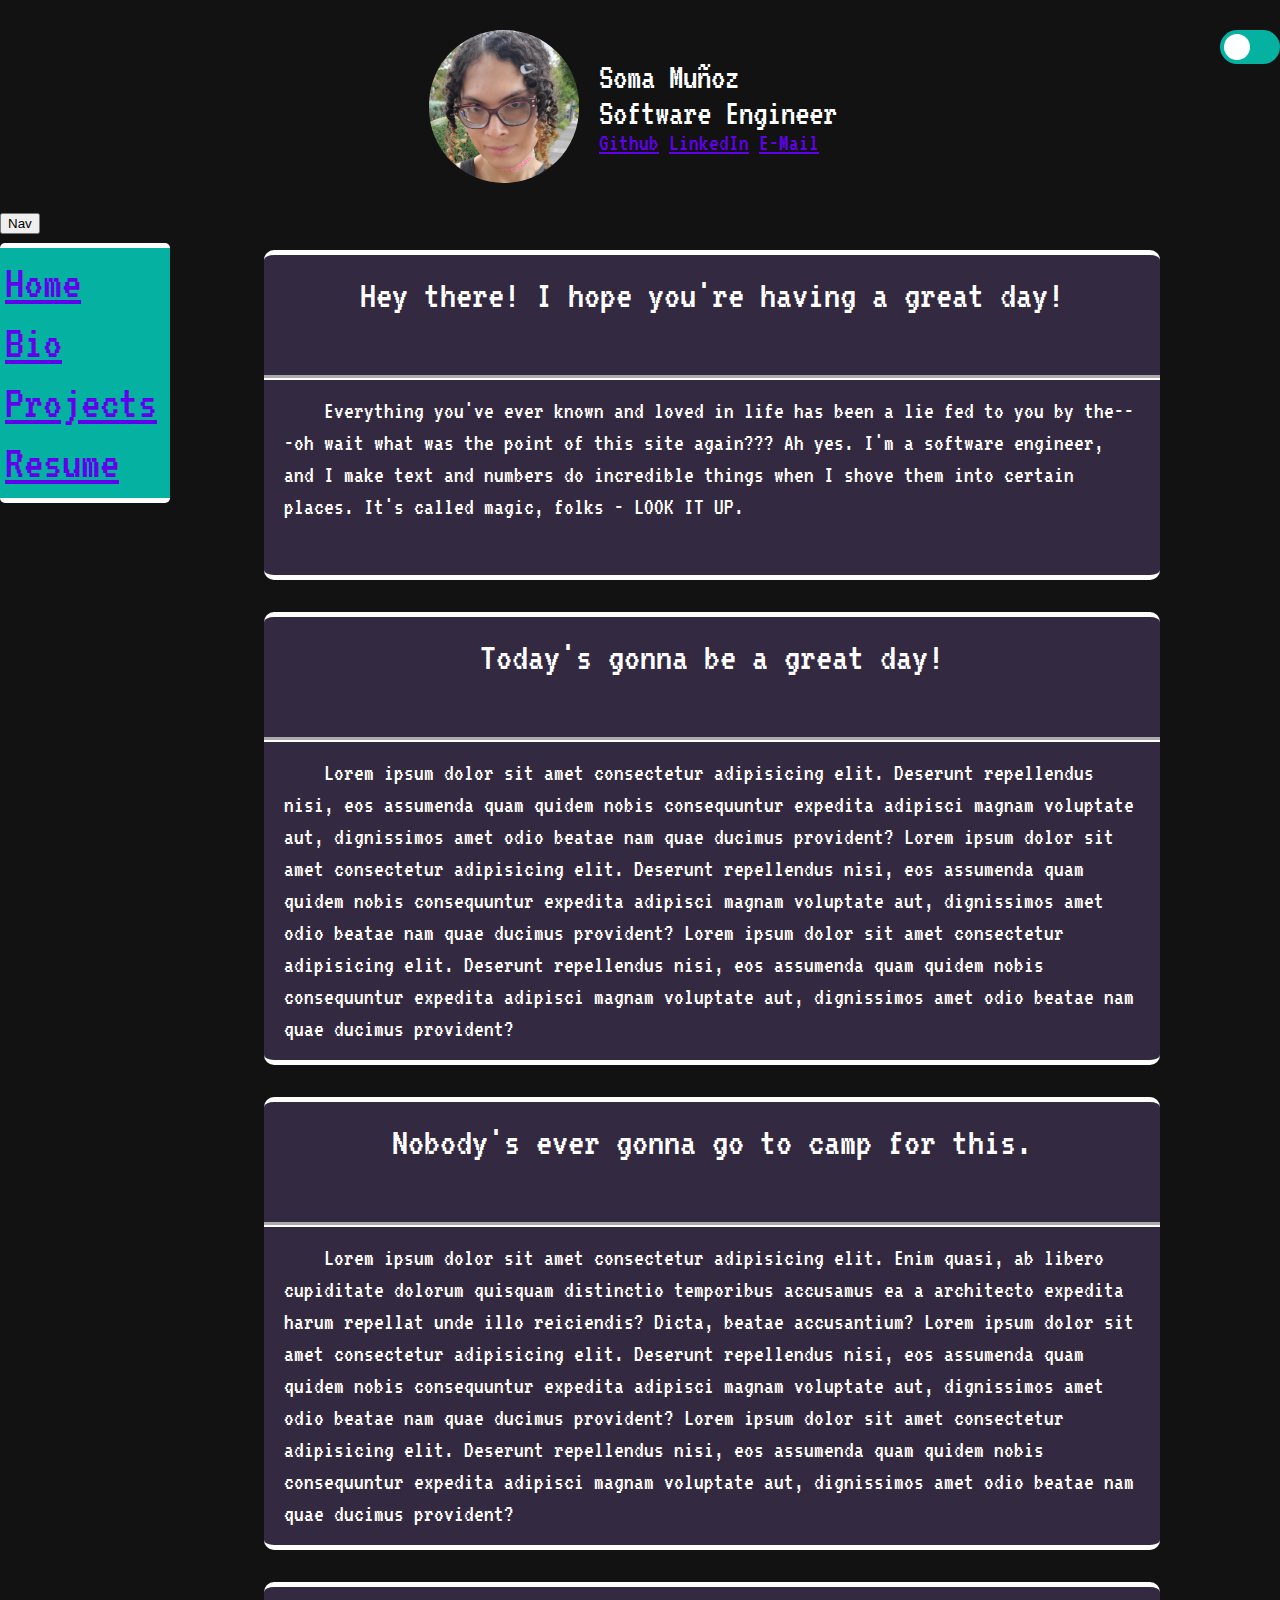
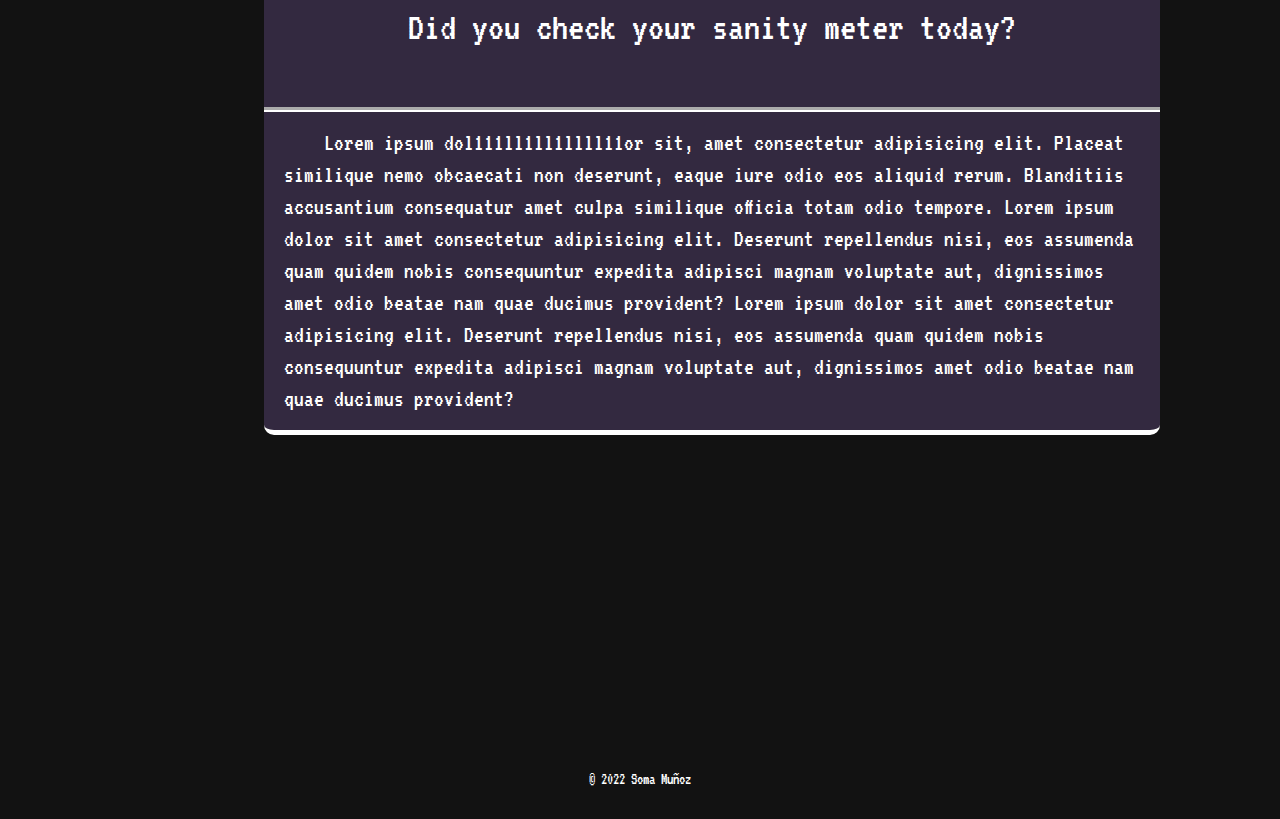
==== commit 0d3ff46f: "MVPs met. Wow." ====
--- a/index.html
+++ b/index.html
@@ -46,12 +46,19 @@
 				</div>
 			</div>
 			<!-- navigation bar for the website -->
-			<nav>
+			<nav id="expanded">
 				<a class="navLinks" href="./index.html">Home</a>
 				<a class="navLinks" href="./bio.html">Bio</a>
 				<a class="navLinks" href="./projects.html">Projects</a>
 				<a class="navLinks" href="./resume.html">Resume</a>
 			</nav>
+			<nav id="kebabbed">
+				<a class="navLinks" href="./index.html">Home</a>
+				<a class="navLinks" href="./bio.html">Bio</a>
+				<a class="navLinks" href="./projects.html">Projects</a>
+				<a class="navLinks" href="./resume.html">Resume</a>
+			</nav>
+			<button id="navToggler">Nav</button>
 		</header>
 		<main>
 			<article class="blogArticle">
@@ -96,7 +103,7 @@
 				</p>
 			</article>
 			<article class="blogArticle">
-				<h3>Las Vegas Bodies piling up</h3>
+				<h3>Did you check your sanity meter today?</h3>
 				<p class="blogText">
 					Lorem ipsum dol111ll1ll1llll11or sit, amet consectetur adipisicing
 					elit. Placeat similique nemo obcaecati non deserunt, eaque iure odio
@@ -112,6 +119,6 @@
 				</p>
 			</article>
 		</main>
+		<footer class="itsTheFooter">&copy; 2022 Soma Muñoz</footer>
 	</body>
-	<footer class="itsTheFooter">&copy; 2022 Soma Muñoz</footer>
 </html>
--- a/css/style.css
+++ b/css/style.css
@@ -14,19 +14,6 @@
     --main-border-color: #FFFFFF;
 }
 
-/* @media (prefers-color-scheme: dark) {
-    :root.dark {
-        --main-bg-color: #121212;
-        --2nd-bg-color: #BB86FC33;
-        --main-text-color: #FFFFFF;
-        --2nd-text-color: #BB86FC;
-        --main-link-color: #6200EE;
-        --2nd-link-color: #6200EE;
-        --nav-bg-color: #03DAC6cc;
-        --main-border-color: #FFFFFF;
-    }
-} */
-
 @media (prefers-color-scheme: light) {
     :root.light {
         --main-bg-color: #F8F0E3;
@@ -50,7 +37,7 @@
     width: 60px;
     height: 34px;
     margin-left: -1rem;
-    margin-right: 1rem;
+    margin-right: 0rem;
 }
 
 /* Hide default HTML checkbox */
@@ -69,7 +56,7 @@
     right: 0;
     bottom: 0;
     background-color: var(--nav-bg-color);
-    -webkit-transition: .4s;
+    transition: .4s;
     transition: .4s;
 }
 
@@ -81,7 +68,7 @@
     left: 4px;
     bottom: 4px;
     background-color: white;
-    -webkit-transition: .4s;
+    transition: .4s;
     transition: .4s;
 }
 
@@ -143,7 +130,7 @@
     flex-direction: row;
     align-items: center;
     justify-content: center;
-    margin: 20px 0px 0px 0px;
+    margin: 20px 0px 0px 10px;
 }
 
 .profileIcon {
@@ -161,12 +148,13 @@
 
 #PAYATTENTIONTOME a {
     color: var(--2nd-link-color);
+    white-space: nowrap;
 }
 
 nav {
-    font-size: 2.5rem;
+    font-size: 2rem;
     background: var(--nav-bg-color);
-    width: 100vw;
+    width: 93vw;
     display: flex;
     flex-direction: row;
     border-style: solid hidden solid hidden;
@@ -175,7 +163,15 @@
     border-radius: 5px;
     justify-content: space-around;
     padding: 12px;
-    margin: 30px 0px 50px 0px;
+    margin: 30px auto 50px auto;
+}
+
+#kebabbed {
+    display: none;
+}
+
+#navToggler {
+    display: none;
 }
 
 a:link {
@@ -195,7 +191,7 @@
     min-height: 20rem;
     overflow: hidden;
     max-width: 85vw;
-    margin: 1rem 0;
+    /* margin: 1rem 0; */
     border-style: solid hidden solid hidden;
     border-color: var(--main-border-color);
     border-width: 3px;
@@ -298,6 +294,12 @@
     transform: translateX(0);
 }
 
+#portfolioImage {
+    margin-top: 2rem;
+    max-width: 90%;
+    width: auto;
+}
+
 /* ========= DESKTOP STYLE ========*/
 
 @media screen and (min-width:768px) {
@@ -312,7 +314,9 @@
         border-radius: 100px;
         max-width: 150px;
     }
-    nav {
+
+    #expanded {
+        display: flex;
         font-size: 3rem;
         background: var(--nav-bg-color);
         min-width: 10rem;
@@ -324,6 +328,26 @@
         margin-bottom: 40px;
         position: absolute;
         float: left;
+        }
+
+    #kebabbed {
+        display: none;
+        font-size: 0rem;
+        background: var(--nav-bg-color);
+        width: 1rem;
+        min-height: 240px;
+        flex-direction: column;
+        justify-content: space-around;
+        border-style: solid dashed solid hidden;
+        padding: 5px;
+        border-width: 5px;
+        margin-bottom: 40px;
+        position: absolute;
+        float: left;
+        }
+
+    #navToggler {
+        display: flex;
     }
 
     .navLinks {
